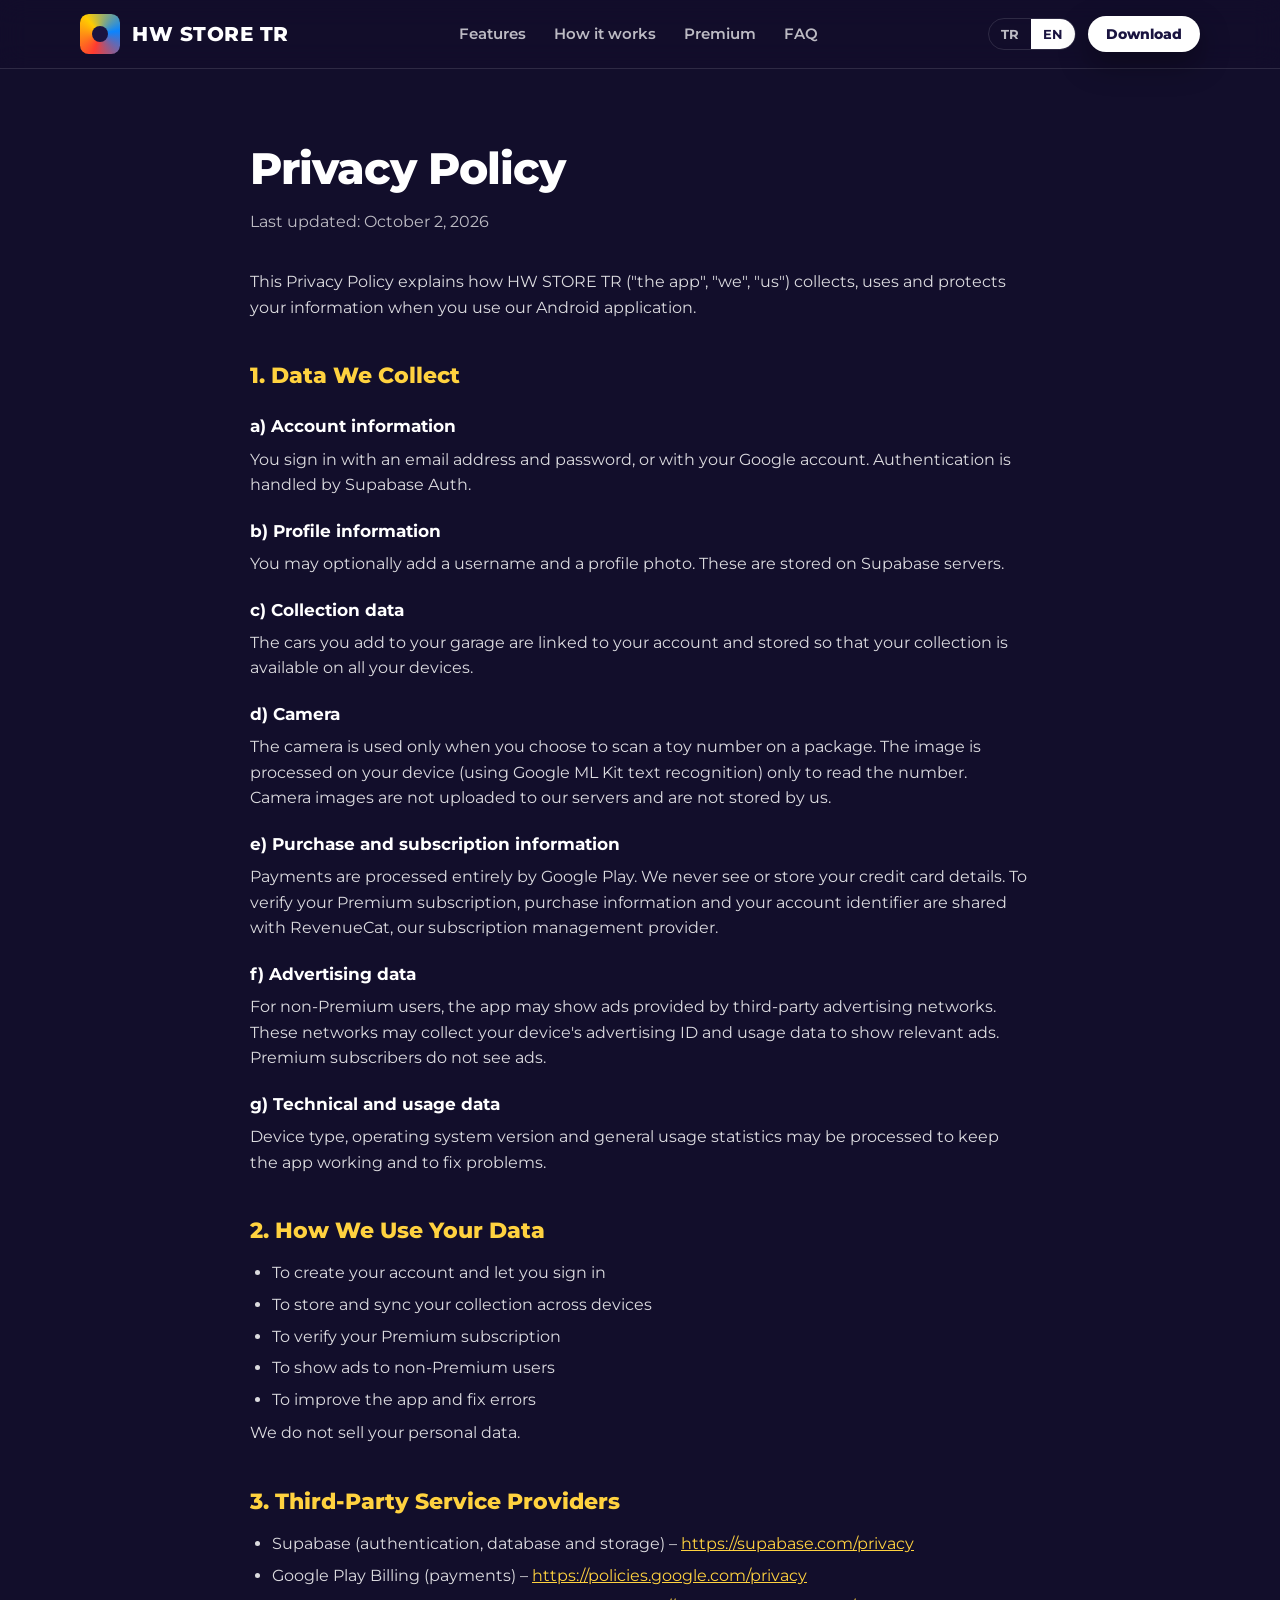
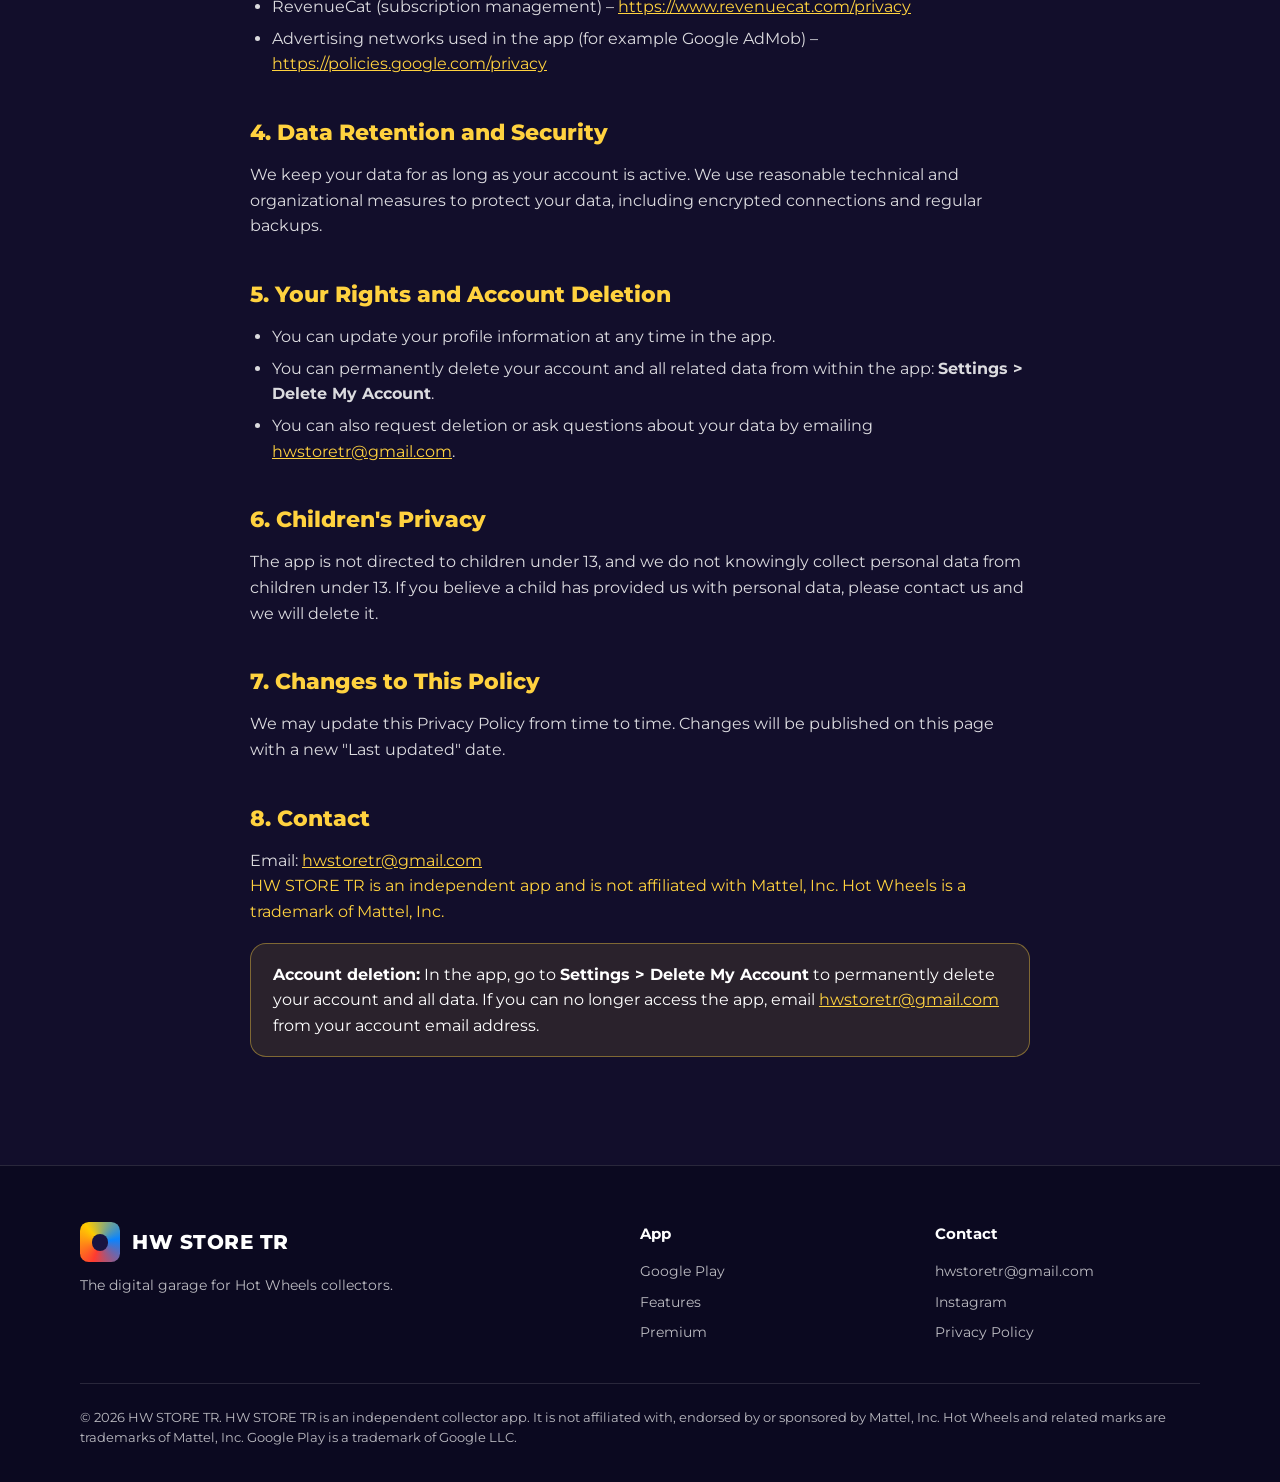
==== gizlilik.html @ adaf8887 "Add files via upload" ====
<!doctype html>
<html lang="tr">
<head>
<meta charset="utf-8">
<meta name="viewport" content="width=device-width,initial-scale=1">
<title>Gizlilik Politikası – HW STORE TR</title>
<meta name="title-tr" content="Gizlilik Politikası – HW STORE TR">
<meta name="title-en" content="Privacy Policy – HW STORE TR">
<meta name="description" content="Hot Wheels koleksiyonunu dijital garajında takip et. Kutudaki numarayı kamerayla tara, özel serileri keşfet, aynı aracı iki kez alma. Track your Hot Wheels collection.">
<meta property="og:title" content="HW STORE TR – Hot Wheels Koleksiyon Uygulaması">
<meta property="og:description" content="Kutuyu tara, garajına ekle, aynı aracı iki kez alma. Google Play'de ücretsiz.">
<meta property="og:image" content="og.png">
<meta property="og:type" content="website">
<meta name="theme-color" content="#120e2b">
<link rel="icon" href="favicon.svg" type="image/svg+xml">
<link rel="preconnect" href="https://fonts.googleapis.com">
<link rel="preconnect" href="https://fonts.gstatic.com" crossorigin>
<link href="https://fonts.googleapis.com/css2?family=Montserrat:wght@400;600;700;800&display=swap" rel="stylesheet">
<link rel="stylesheet" href="style.css">
</head>
<body>


<!-- araç ikonu (tekrar kullanılan) -->
<svg width="0" height="0" style="position:absolute" aria-hidden="true">
  <symbol id="car" viewBox="0 0 64 32">
    <path d="M6 22 L10 13 Q12 9 17 9 L38 9 Q43 9 47 13 L52 17 L58 18 Q61 19 61 22 L61 24 L3 24 L3 22 Z" fill="currentColor"/>
    <path d="M18 12 L37 12 Q41 12 44 16 L16 16 Z" fill="rgba(255,255,255,.55)"/>
    <circle cx="16" cy="24" r="5" fill="#111"/><circle cx="16" cy="24" r="2.2" fill="#bbb"/>
    <circle cx="49" cy="24" r="5" fill="#111"/><circle cx="49" cy="24" r="2.2" fill="#bbb"/>
  </symbol>
  <symbol id="play" viewBox="0 0 24 24"><path d="M5 3.5v17a1 1 0 0 0 1.5.86l14-8.5a1 1 0 0 0 0-1.72l-14-8.5A1 1 0 0 0 5 3.5z" fill="currentColor"/></symbol>
</svg>


<!-- ÜST MENÜ -->
<header class="nav">
  <div class="wrap">
    <a href="index.html" class="brand"><span class="logo"><i></i></span>HW STORE TR</a>
    <nav class="nav-links">
      <a href="index.html#ozellikler"><span data-l="tr">Özellikler</span><span data-l="en">Features</span></a>
      <a href="index.html#nasil"><span data-l="tr">Nasıl çalışır</span><span data-l="en">How it works</span></a>
      <a href="index.html#premium">Premium</a>
      <a href="index.html#sss"><span data-l="tr">SSS</span><span data-l="en">FAQ</span></a>
    </nav>
    <div class="nav-right">
      <div class="lang" role="group" aria-label="Dil / Language">
        <button data-set="tr">TR</button><button data-set="en">EN</button>
      </div>
      <a class="btn btn-play btn-sm" href="https://play.google.com/store/apps/details?id=com.hwstoretr&amp;referrer=utm_source%3Dwebsite%26utm_medium%3Dnav" target="_blank" rel="noopener">
        <span data-l="tr">İndir</span><span data-l="en">Download</span>
      </a>
    </div>
  </div>
</header>


<main class="doc">
  <div data-l="tr"><h1>Gizlilik Politikası</h1><p class="date">Son güncelleme: 2 Ekim 2026</p>
<p>Bu Gizlilik Politikası, HW STORE TR Android uygulamasını ("uygulama", "biz") kullandığınızda bilgilerinizin nasıl toplandığını, kullanıldığını ve korunduğunu açıklar.</p>
<h2>1. Topladığımız Veriler</h2>
<h3>a) Hesap bilgileri</h3>
<p>Uygulamaya e-posta/parola veya Google hesabınızla giriş yaparsınız. Kimlik doğrulama Supabase Auth altyapısı üzerinden yapılır.</p>
<h3>b) Profil bilgileri</h3>
<p>İsteğe bağlı olarak kullanıcı adı ve profil fotoğrafı ekleyebilirsiniz. Bu bilgiler Supabase sunucularında saklanır.</p>
<h3>c) Koleksiyon verileri</h3>
<p>Garajınıza eklediğiniz araçlar hesabınıza bağlanır ve tüm cihazlarınızda erişebilmeniz için saklanır.</p>
<h3>d) Kamera</h3>
<p>Kamera yalnızca bir paketin üzerindeki oyuncak numarasını taramayı seçtiğinizde kullanılır. Görüntü, sadece numarayı okumak için cihazınızın üzerinde (Google ML Kit metin tanıma ile) işlenir. Kamera görüntüleri sunucularımıza yüklenmez ve tarafımızca saklanmaz.</p>
<h3>e) Satın alma ve abonelik bilgileri</h3>
<p>Ödemeler tamamen Google Play tarafından işlenir. Kredi kartı bilgileriniz tarafımızca görülmez veya saklanmaz. Premium aboneliğinizi doğrulamak için satın alma bilgileri ve hesap kimliğiniz, abonelik yönetim sağlayıcımız RevenueCat ile paylaşılır.</p>
<h3>f) Reklam verileri</h3>
<p>Premium olmayan kullanıcılara uygulamada üçüncü taraf reklam ağları tarafından reklam gösterilebilir. Bu ağlar, ilgili reklamları göstermek için cihazınızın reklam kimliğini ve kullanım verilerini toplayabilir. Premium abonelere reklam gösterilmez.</p>
<h3>g) Teknik ve kullanım verileri</h3>
<p>Uygulamanın çalışması ve hataların giderilmesi için cihaz türü, işletim sistemi sürümü ve genel kullanım istatistikleri işlenebilir.</p>
<h2>2. Verileri Nasıl Kullanıyoruz</h2>
<ul>
<li>Hesabınızı oluşturmak ve giriş yapmanızı sağlamak</li>
<li>Koleksiyonunuzu saklamak ve cihazlar arasında senkronize etmek</li>
<li>Premium aboneliğinizi doğrulamak</li>
<li>Premium olmayan kullanıcılara reklam göstermek</li>
<li>Uygulamayı geliştirmek ve hataları gidermek</li>
</ul>
<p>Kişisel verilerinizi satmıyoruz.</p>
<h2>3. Üçüncü Taraf Hizmet Sağlayıcılar</h2>
<ul>
<li>Supabase (kimlik doğrulama, veritabanı ve depolama) – <a href="https://supabase.com/privacy" target="_blank" rel="noopener">https://supabase.com/privacy</a></li>
<li>Google Play Faturalandırma (ödemeler) – <a href="https://policies.google.com/privacy" target="_blank" rel="noopener">https://policies.google.com/privacy</a></li>
<li>RevenueCat (abonelik yönetimi) – <a href="https://www.revenuecat.com/privacy" target="_blank" rel="noopener">https://www.revenuecat.com/privacy</a></li>
<li>Uygulamada kullanılan reklam ağları (örneğin Google AdMob) – <a href="https://policies.google.com/privacy" target="_blank" rel="noopener">https://policies.google.com/privacy</a></li>
</ul>
<h2>4. Veri Saklama ve Güvenlik</h2>
<p>Verilerinizi hesabınız aktif olduğu sürece saklarız. Verilerinizi korumak için şifreli bağlantılar ve düzenli yedekleme dahil makul teknik ve idari önlemler uygularız.</p>
<h2>5. Haklarınız ve Hesap Silme</h2>
<ul>
<li>Profil bilgilerinizi uygulama içinden istediğiniz zaman güncelleyebilirsiniz.</li>
<li>Hesabınızı ve ilgili tüm verilerinizi uygulama içinden kalıcı olarak silebilirsiniz: <strong>Ayarlar &gt; Hesabımı Sil</strong>.</li>
<li>Verilerinizle ilgili silme talebi veya sorularınız için <a href="mailto:hwstoretr@gmail.com">hwstoretr@gmail.com</a> adresine e-posta gönderebilirsiniz.</li>
</ul>
<h2>6. Çocukların Gizliliği</h2>
<p>Uygulama 13 yaşın altındaki çocuklara yönelik değildir ve bilerek 13 yaşın altındaki çocuklardan kişisel veri toplamaz. Bir çocuğun bize kişisel veri sağladığını düşünüyorsanız lütfen bizimle iletişime geçin, bu verileri sileriz.</p>
<h2>7. Politika Değişiklikleri</h2>
<p>Bu Gizlilik Politikasını zaman zaman güncelleyebiliriz. Değişiklikler bu sayfada yeni bir "Son güncelleme" tarihiyle yayınlanır.</p>
<h2>8. İletişim</h2>
<p>E-posta: <a href="mailto:hwstoretr@gmail.com">hwstoretr@gmail.com</a></p>
<p><em>HW STORE TR bağımsız bir uygulamadır ve Mattel, Inc. ile bağlantılı değildir. Hot Wheels, Mattel, Inc.'in tescilli markasıdır.</em></p><div id="hesap-silme"><div class="box-note"><b>Hesap silme:</b> Uygulamada <b>Ayarlar &gt; Hesabımı Sil</b> ile hesabınızı ve tüm verilerinizi kalıcı olarak silebilirsiniz. Uygulamaya erişiminiz yoksa <a href="mailto:hwstoretr@gmail.com?subject=Hesap%20silme%20talebi">hwstoretr@gmail.com</a> adresine hesabınızın e-posta adresiyle yazın.</div></div></div>
  <div data-l="en"><h1>Privacy Policy</h1><p class="date">Last updated: October 2, 2026</p>
<p>This Privacy Policy explains how HW STORE TR ("the app", "we", "us") collects, uses and protects your information when you use our Android application.</p>
<h2>1. Data We Collect</h2>
<h3>a) Account information</h3>
<p>You sign in with an email address and password, or with your Google account. Authentication is handled by Supabase Auth.</p>
<h3>b) Profile information</h3>
<p>You may optionally add a username and a profile photo. These are stored on Supabase servers.</p>
<h3>c) Collection data</h3>
<p>The cars you add to your garage are linked to your account and stored so that your collection is available on all your devices.</p>
<h3>d) Camera</h3>
<p>The camera is used only when you choose to scan a toy number on a package. The image is processed on your device (using Google ML Kit text recognition) only to read the number. Camera images are not uploaded to our servers and are not stored by us.</p>
<h3>e) Purchase and subscription information</h3>
<p>Payments are processed entirely by Google Play. We never see or store your credit card details. To verify your Premium subscription, purchase information and your account identifier are shared with RevenueCat, our subscription management provider.</p>
<h3>f) Advertising data</h3>
<p>For non-Premium users, the app may show ads provided by third-party advertising networks. These networks may collect your device's advertising ID and usage data to show relevant ads. Premium subscribers do not see ads.</p>
<h3>g) Technical and usage data</h3>
<p>Device type, operating system version and general usage statistics may be processed to keep the app working and to fix problems.</p>
<h2>2. How We Use Your Data</h2>
<ul>
<li>To create your account and let you sign in</li>
<li>To store and sync your collection across devices</li>
<li>To verify your Premium subscription</li>
<li>To show ads to non-Premium users</li>
<li>To improve the app and fix errors</li>
</ul>
<p>We do not sell your personal data.</p>
<h2>3. Third-Party Service Providers</h2>
<ul>
<li>Supabase (authentication, database and storage) – <a href="https://supabase.com/privacy" target="_blank" rel="noopener">https://supabase.com/privacy</a></li>
<li>Google Play Billing (payments) – <a href="https://policies.google.com/privacy" target="_blank" rel="noopener">https://policies.google.com/privacy</a></li>
<li>RevenueCat (subscription management) – <a href="https://www.revenuecat.com/privacy" target="_blank" rel="noopener">https://www.revenuecat.com/privacy</a></li>
<li>Advertising networks used in the app (for example Google AdMob) – <a href="https://policies.google.com/privacy" target="_blank" rel="noopener">https://policies.google.com/privacy</a></li>
</ul>
<h2>4. Data Retention and Security</h2>
<p>We keep your data for as long as your account is active. We use reasonable technical and organizational measures to protect your data, including encrypted connections and regular backups.</p>
<h2>5. Your Rights and Account Deletion</h2>
<ul>
<li>You can update your profile information at any time in the app.</li>
<li>You can permanently delete your account and all related data from within the app: <strong>Settings &gt; Delete My Account</strong>.</li>
<li>You can also request deletion or ask questions about your data by emailing <a href="mailto:hwstoretr@gmail.com">hwstoretr@gmail.com</a>.</li>
</ul>
<h2>6. Children's Privacy</h2>
<p>The app is not directed to children under 13, and we do not knowingly collect personal data from children under 13. If you believe a child has provided us with personal data, please contact us and we will delete it.</p>
<h2>7. Changes to This Policy</h2>
<p>We may update this Privacy Policy from time to time. Changes will be published on this page with a new "Last updated" date.</p>
<h2>8. Contact</h2>
<p>Email: <a href="mailto:hwstoretr@gmail.com">hwstoretr@gmail.com</a></p>
<p><em>HW STORE TR is an independent app and is not affiliated with Mattel, Inc. Hot Wheels is a trademark of Mattel, Inc.</em></p><div id="account-deletion"><div class="box-note"><b>Account deletion:</b> In the app, go to <b>Settings &gt; Delete My Account</b> to permanently delete your account and all data. If you can no longer access the app, email <a href="mailto:hwstoretr@gmail.com?subject=Account%20deletion%20request">hwstoretr@gmail.com</a> from your account email address.</div></div></div>
</main>
<!-- ALT BİLGİ -->
<footer>
  <div class="wrap">
    <div class="foot">
      <div>
        <a href="index.html" class="brand" style="color:#fff;margin-bottom:12px"><span class="logo"><i></i></span>HW STORE TR</a>
        <p><span data-l="tr">Hot Wheels koleksiyoncuları için dijital garaj.</span><span data-l="en">The digital garage for Hot Wheels collectors.</span></p>
      </div>
      <div>
        <h4><span data-l="tr">Uygulama</span><span data-l="en">App</span></h4>
        <ul>
          <li><a href="https://play.google.com/store/apps/details?id=com.hwstoretr&amp;referrer=utm_source%3Dwebsite%26utm_medium%3Dfooter" target="_blank" rel="noopener">Google Play</a></li>
          <li><a href="index.html#ozellikler"><span data-l="tr">Özellikler</span><span data-l="en">Features</span></a></li>
          <li><a href="index.html#premium">Premium</a></li>
        </ul>
      </div>
      <div>
        <h4><span data-l="tr">İletişim</span><span data-l="en">Contact</span></h4>
        <ul>
          <li><a href="mailto:hwstoretr@gmail.com">hwstoretr@gmail.com</a></li>
          <li><a href="https://www.instagram.com/hwstoretr26/" target="_blank" rel="noopener">Instagram</a></li>
          <li><a href="gizlilik.html"><span data-l="tr">Gizlilik Politikası</span><span data-l="en">Privacy Policy</span></a></li>
        </ul>
      </div>
    </div>
    <div class="disc">
      © <span id="year">2026</span> HW STORE TR.
      <span data-l="tr">HW STORE TR bağımsız bir koleksiyoncu uygulamasıdır; Mattel, Inc. ile bağlantılı değildir, Mattel tarafından desteklenmez veya onaylanmaz. Hot Wheels ve ilgili markalar Mattel, Inc.'in tescilli markalarıdır. Google Play, Google LLC'nin markasıdır.</span>
      <span data-l="en">HW STORE TR is an independent collector app. It is not affiliated with, endorsed by or sponsored by Mattel, Inc. Hot Wheels and related marks are trademarks of Mattel, Inc. Google Play is a trademark of Google LLC.</span>
    </div>
  </div>
</footer>

<script src="site.js"></script>
</body>
</html>
---- style.css ----
/* HW STORE TR – site stilleri */
:root{
  --bg:#120e2b;
  --bg2:#1a1440;
  --card:rgba(255,255,255,.06);
  --line:rgba(255,255,255,.12);
  --text:#ffffff;
  --muted:rgba(255,255,255,.72);
  --yellow:#ffd23f;
  --red:#e8312a;
  --orange:#fdbb2d;
  --violet:#5b4bff;
  --green:#34c759;
  --grad:linear-gradient(160deg,#302b63 0%,#7a1f45 45%,#b21f1f 72%,#fdbb2d 120%);
  --radius:22px;
}
*{margin:0;padding:0;box-sizing:border-box}
html{scroll-behavior:smooth}
body{font-family:'Montserrat',system-ui,sans-serif;background:var(--bg);color:var(--text);line-height:1.6;-webkit-font-smoothing:antialiased;overflow-x:hidden}
a{color:inherit;text-decoration:none}
img{max-width:100%;display:block}
.wrap{width:100%;max-width:1160px;margin:0 auto;padding:0 20px}
em{font-style:normal;color:var(--yellow)}

/* dil: aktif olmayan dili gizle */
html[lang="tr"] [data-l="en"],html[lang="en"] [data-l="tr"]{display:none!important}

/* logo */
.logo{width:40px;height:40px;border-radius:22%;background:conic-gradient(from 200deg,#ff3b30,#ffcc00,#0a84ff,#ff3b30);display:inline-flex;align-items:center;justify-content:center;flex:none}
.logo i{width:42%;height:42%;border-radius:50%;background:var(--bg2)}
.brand{display:flex;align-items:center;gap:12px;font-weight:800;letter-spacing:.5px;font-size:20px}

/* üst menü */
.nav{position:sticky;top:0;z-index:50;background:rgba(18,14,43,.78);backdrop-filter:blur(14px);-webkit-backdrop-filter:blur(14px);border-bottom:1px solid var(--line)}
.nav .wrap{display:flex;align-items:center;justify-content:space-between;height:68px;gap:16px}
.nav-links{display:flex;gap:28px;font-weight:600;font-size:15px;color:var(--muted)}
.nav-links a:hover{color:#fff}
.nav-right{display:flex;align-items:center;gap:12px}
.lang{display:flex;border:1px solid var(--line);border-radius:999px;overflow:hidden}
.lang button{background:none;border:0;color:var(--muted);font:700 13px 'Montserrat',sans-serif;padding:7px 12px;cursor:pointer}
.lang button.on{background:#fff;color:var(--bg2)}

/* butonlar */
.btn{display:inline-flex;align-items:center;gap:12px;font-weight:800;border-radius:999px;padding:16px 28px;font-size:17px;transition:transform .15s,box-shadow .15s;cursor:pointer;border:0;font-family:inherit}
.btn:hover{transform:translateY(-2px)}
.btn-play{background:#fff;color:var(--bg2);box-shadow:0 12px 30px rgba(0,0,0,.35)}
.btn-play svg{width:24px;height:24px}
.btn-play small{display:block;font-size:11px;font-weight:600;opacity:.7;line-height:1.1;letter-spacing:.5px;text-transform:uppercase}
.btn-play span{display:flex;flex-direction:column;line-height:1.15;text-align:left}
.btn-sm{padding:10px 18px;font-size:14px}
.btn-ghost{border:1px solid var(--line);color:#fff;background:transparent}

/* hero */
.hero{position:relative;background:var(--grad);overflow:hidden}
.glow{position:absolute;border-radius:50%;filter:blur(90px);opacity:.5;pointer-events:none}
.hero .wrap{position:relative;display:grid;grid-template-columns:1.05fr 1fr;align-items:center;gap:40px;padding-top:80px;padding-bottom:90px}
.pill{display:inline-flex;align-items:center;gap:8px;background:rgba(255,255,255,.14);border:1px solid rgba(255,255,255,.25);border-radius:999px;padding:7px 16px;font-weight:600;font-size:14px;margin-bottom:24px}
.pill b{width:8px;height:8px;border-radius:50%;background:var(--green);box-shadow:0 0 10px var(--green)}
.hero h1{font-size:clamp(40px,6.2vw,72px);line-height:1.04;font-weight:800;letter-spacing:-1.5px;margin-bottom:22px}
.hero p.lead{font-size:clamp(17px,2vw,20px);color:rgba(255,255,255,.9);max-width:540px;margin-bottom:34px}
.hero-cta{display:flex;flex-wrap:wrap;gap:14px;align-items:center}
.hero-note{margin-top:18px;font-size:14px;color:rgba(255,255,255,.8)}
.phones{position:relative;height:620px}
.phones .phone{position:absolute}
.phones .p1{left:0;top:20px;transform:rotate(-6deg)}
.phones .p2{right:2%;top:70px;transform:rotate(6deg)}

/* telefon mockup */
.phone{text-align:left;width:280px;height:576px;border-radius:44px;background:#0d0b1f;padding:11px;box-shadow:0 40px 80px rgba(0,0,0,.5),0 0 0 2px rgba(255,255,255,.12)}
.phone .notch{position:absolute;top:19px;left:50%;transform:translateX(-50%);width:86px;height:22px;border-radius:20px;background:#000;z-index:2}
.screen{width:100%;height:100%;border-radius:34px;overflow:hidden;background:linear-gradient(180deg,#302b63,#b21f1f 72%,#fdbb2d);padding:50px 14px 14px}
.ph{display:flex;justify-content:space-between;align-items:baseline;margin-bottom:10px}
.pt{font-weight:800;font-size:20px}.pc{font-weight:700;font-size:12px;color:var(--yellow)}
.prog{height:8px;border-radius:9px;background:rgba(255,255,255,.2);overflow:hidden}.prog div{height:100%;width:64%;background:var(--yellow);border-radius:9px}
.pl{font-size:11px;opacity:.85;margin:6px 0 12px}
.row{display:flex;align-items:center;gap:10px;background:rgba(255,255,255,.12);border-radius:14px;padding:8px 10px;margin-bottom:8px}
.thumb{background:rgba(255,255,255,.92);border-radius:10px;padding:4px;display:flex}
.rt{flex:1;display:flex;flex-direction:column;line-height:1.25}.rt b{font-size:12.5px}.rt span{font-size:10px;opacity:.75}
.ok{width:22px;height:22px;border-radius:50%;background:var(--green);display:flex;align-items:center;justify-content:center;font-weight:800;font-size:12px}
.cam{height:250px;border-radius:18px;background:radial-gradient(circle at 50% 40%,#3a3550,#121022);display:flex;align-items:center;justify-content:center;margin-bottom:14px}
.frame{position:relative;width:190px;height:120px}
.frame span{position:absolute;width:28px;height:28px;border-color:var(--yellow);border-style:solid}
.c1{top:0;left:0;border-width:4px 0 0 4px;border-radius:9px 0 0 0}.c2{top:0;right:0;border-width:4px 4px 0 0;border-radius:0 9px 0 0}
.c3{bottom:0;left:0;border-width:0 0 4px 4px;border-radius:0 0 0 9px}.c4{bottom:0;right:0;border-width:0 4px 4px 0;border-radius:0 0 9px 0}
.box{position:absolute;inset:24px 20px;background:#f2f2f2;border-radius:7px;display:flex;align-items:center;justify-content:center}
.code{color:#111;font-weight:800;font-size:26px;letter-spacing:3px}
.scanline{position:absolute;left:-8px;right:-8px;top:50%;height:3px;background:#ff3b30;box-shadow:0 0 12px #ff3b30;animation:scan 2.2s ease-in-out infinite}
@keyframes scan{0%,100%{top:15%}50%{top:85%}}
.found{display:flex;align-items:center;gap:10px;background:rgba(255,255,255,.15);border-radius:14px;padding:10px;margin-bottom:12px}
.addbtn{background:var(--yellow);color:var(--bg2);font-weight:800;text-align:center;padding:13px;border-radius:14px;font-size:14px}

/* güven şeridi */
.strip{border-bottom:1px solid var(--line);background:var(--bg2)}
.strip .wrap{display:grid;grid-template-columns:repeat(4,1fr);gap:20px;padding-top:30px;padding-bottom:30px}
.stat{text-align:center}
.stat b{display:block;font-size:26px;font-weight:800;color:var(--yellow)}
.stat span{font-size:14px;color:var(--muted)}

/* bölümler */
section{padding:96px 0}
.eyebrow{display:inline-block;font-weight:700;font-size:13px;letter-spacing:2px;text-transform:uppercase;color:var(--yellow);margin-bottom:12px}
.h2{font-size:clamp(30px,4.2vw,46px);font-weight:800;line-height:1.12;letter-spacing:-1px;margin-bottom:16px}
.sub{color:var(--muted);font-size:18px;max-width:640px}
.center{text-align:center}.center .sub{margin:0 auto}

/* özellik kartları */
.grid{display:grid;grid-template-columns:repeat(3,1fr);gap:20px;margin-top:52px}
.card{background:var(--card);border:1px solid var(--line);border-radius:var(--radius);padding:30px;transition:transform .2s,border-color .2s}
.card:hover{transform:translateY(-4px);border-color:rgba(255,210,63,.45)}
.ico{width:54px;height:54px;border-radius:16px;display:flex;align-items:center;justify-content:center;font-size:26px;margin-bottom:18px}
.card h3{font-size:20px;font-weight:800;margin-bottom:8px}
.card p{color:var(--muted);font-size:15.5px}

/* nasıl çalışır */
.how{background:var(--bg2)}
.steps{display:grid;grid-template-columns:repeat(3,1fr);gap:24px;margin-top:52px;counter-reset:s}
.step{position:relative;padding:34px 28px 28px;border-radius:var(--radius);background:linear-gradient(180deg,rgba(255,255,255,.07),rgba(255,255,255,.02));border:1px solid var(--line)}
.step::before{counter-increment:s;content:"0" counter(s);position:absolute;top:-22px;left:24px;font-size:44px;font-weight:800;color:var(--yellow)}
.step h3{font-size:20px;font-weight:800;margin:10px 0 8px}
.step p{color:var(--muted);font-size:15.5px}

/* özel seriler */
.series{display:flex;flex-wrap:wrap;justify-content:center;gap:12px;margin-top:44px}
.series span{background:var(--card);border:1px solid var(--line);border-radius:999px;padding:10px 20px;font-weight:600;font-size:15px}
.series span.hot{background:rgba(255,210,63,.12);border-color:rgba(255,210,63,.5);color:var(--yellow)}

/* fiyat */
.plans{display:grid;grid-template-columns:1fr 1fr;gap:24px;max-width:860px;margin:52px auto 0}
.plan{border-radius:var(--radius);padding:36px;background:var(--card);border:1px solid var(--line)}
.plan.pro{background:var(--grad);border:0;box-shadow:0 30px 60px rgba(178,31,31,.3);position:relative}
.plan.pro .tag{position:absolute;top:20px;right:20px;background:#fff;color:var(--bg2);font-weight:800;font-size:12px;padding:6px 12px;border-radius:999px;letter-spacing:.5px}
.plan h3{font-size:24px;font-weight:800}
.plan .price{font-size:40px;font-weight:800;margin:10px 0 2px}
.plan .per{font-size:14px;color:rgba(255,255,255,.8);margin-bottom:22px}
.plan ul{list-style:none;display:grid;gap:12px}
.plan li{display:flex;gap:10px;font-size:15.5px}
.plan li::before{content:"✓";flex:none;width:22px;height:22px;border-radius:50%;background:rgba(52,199,89,.2);color:var(--green);display:flex;align-items:center;justify-content:center;font-weight:800;font-size:12px;margin-top:1px}
.plan.pro li::before{background:#fff;color:#b21f1f}
.fine{font-size:13px;color:var(--muted);text-align:center;margin-top:20px}

/* SSS */
.faq{max-width:820px;margin:48px auto 0;display:grid;gap:12px}
details{background:var(--card);border:1px solid var(--line);border-radius:18px;padding:0 24px}
summary{cursor:pointer;list-style:none;font-weight:700;font-size:17px;padding:20px 30px 20px 0;position:relative}
summary::-webkit-details-marker{display:none}
summary::after{content:"+";position:absolute;right:0;top:16px;font-size:26px;font-weight:600;color:var(--yellow);transition:transform .2s}
details[open] summary::after{transform:rotate(45deg)}
details p{color:var(--muted);padding:0 0 22px;font-size:15.5px}

/* son çağrı */
.final{background:var(--grad);position:relative;overflow:hidden;text-align:center}
.final .h2{font-size:clamp(32px,5vw,56px)}
.final p{font-size:19px;color:rgba(255,255,255,.9);margin:0 auto 34px;max-width:560px}

/* alt bilgi */
footer{background:#0b0920;border-top:1px solid var(--line);padding:56px 0 34px;font-size:14px;color:var(--muted)}
.foot{display:grid;grid-template-columns:2fr 1fr 1fr;gap:30px}
.foot h4{color:#fff;font-size:15px;margin-bottom:14px}
.foot ul{list-style:none;display:grid;gap:8px}
.foot a:hover{color:#fff}
.disc{border-top:1px solid var(--line);margin-top:40px;padding-top:24px;font-size:12.5px;line-height:1.6}

/* gizlilik sayfası */
.doc{max-width:820px;margin:0 auto;padding:64px 20px 90px}
.doc h1{font-size:clamp(30px,4.5vw,44px);font-weight:800;letter-spacing:-1px;margin-bottom:6px}
.doc .date{color:var(--muted);margin-bottom:34px}
.doc h2{font-size:22px;font-weight:800;margin:38px 0 12px;color:var(--yellow)}
.doc h3{font-size:17px;font-weight:700;margin:20px 0 6px}
.doc p,.doc li{color:rgba(255,255,255,.85);font-size:16px}
.doc ul{padding-left:22px;display:grid;gap:6px;margin:8px 0}
.doc a{color:var(--yellow);text-decoration:underline}
.box-note{background:rgba(255,210,63,.1);border:1px solid rgba(255,210,63,.4);border-radius:16px;padding:18px 22px;margin:18px 0}

/* görünürken belirme animasyonu */
.rv{opacity:0;transform:translateY(24px);transition:opacity .7s ease,transform .7s ease}
.rv.in{opacity:1;transform:none}
@media (prefers-reduced-motion:reduce){.rv{opacity:1;transform:none;transition:none}.scanline{animation:none}}

/* mobil */
@media (max-width:960px){
  .hero .wrap{grid-template-columns:1fr;text-align:center;padding-top:56px;padding-bottom:40px}
  .hero p.lead{margin-left:auto;margin-right:auto}
  .hero-cta{justify-content:center}
  .phones{height:540px;max-width:520px;margin:0 auto;width:100%}
  .grid{grid-template-columns:1fr 1fr}
  .steps{grid-template-columns:1fr;gap:40px}
  .nav-links{display:none}
  .foot{grid-template-columns:1fr 1fr}
  .foot>div:first-child{grid-column:1/-1}
}
@media (max-width:620px){
  section{padding:72px 0}
  .grid,.plans{grid-template-columns:1fr}
  .strip .wrap{grid-template-columns:1fr 1fr}
  .phones{height:560px}
  .phones .p2{display:none}
  .phones .p1{left:50%;top:10px;transform:translateX(-50%) rotate(-3deg)}
  .nav .btn-sm{display:none}
  .brand{font-size:17px}
}
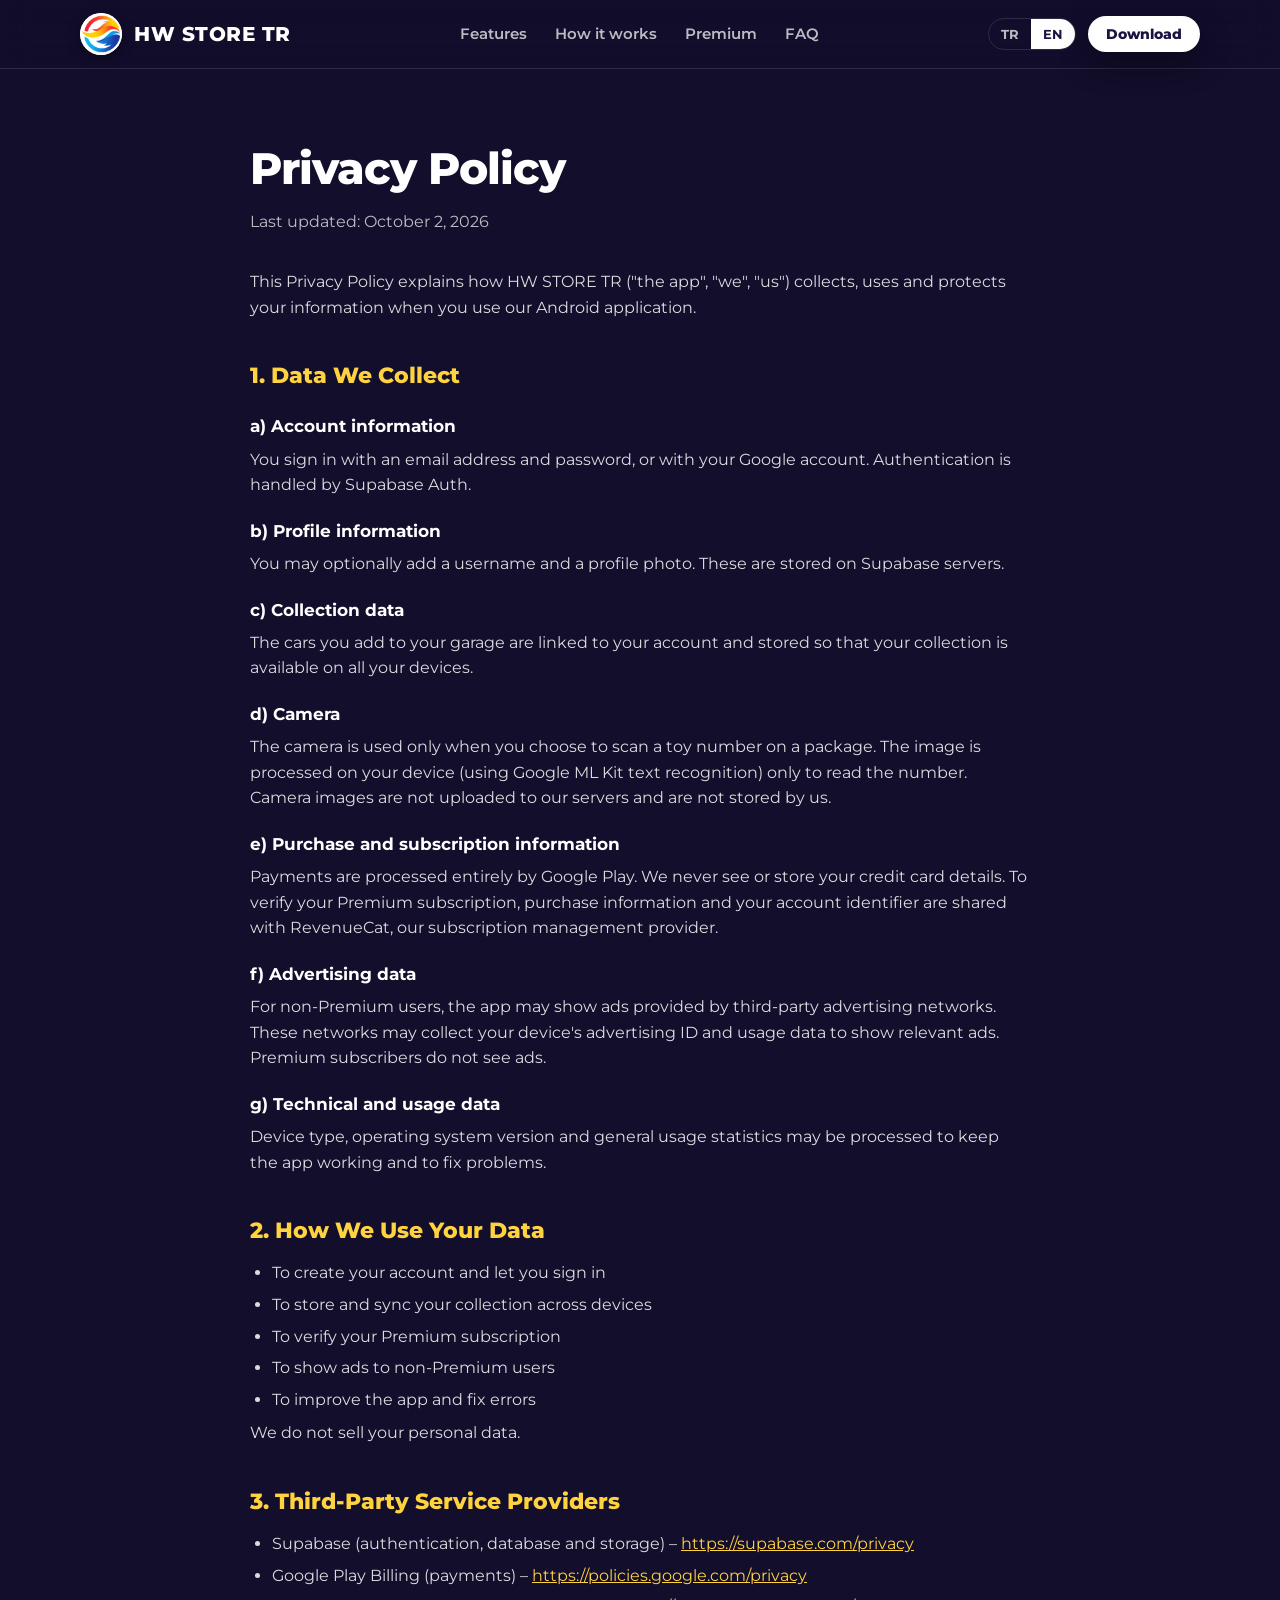
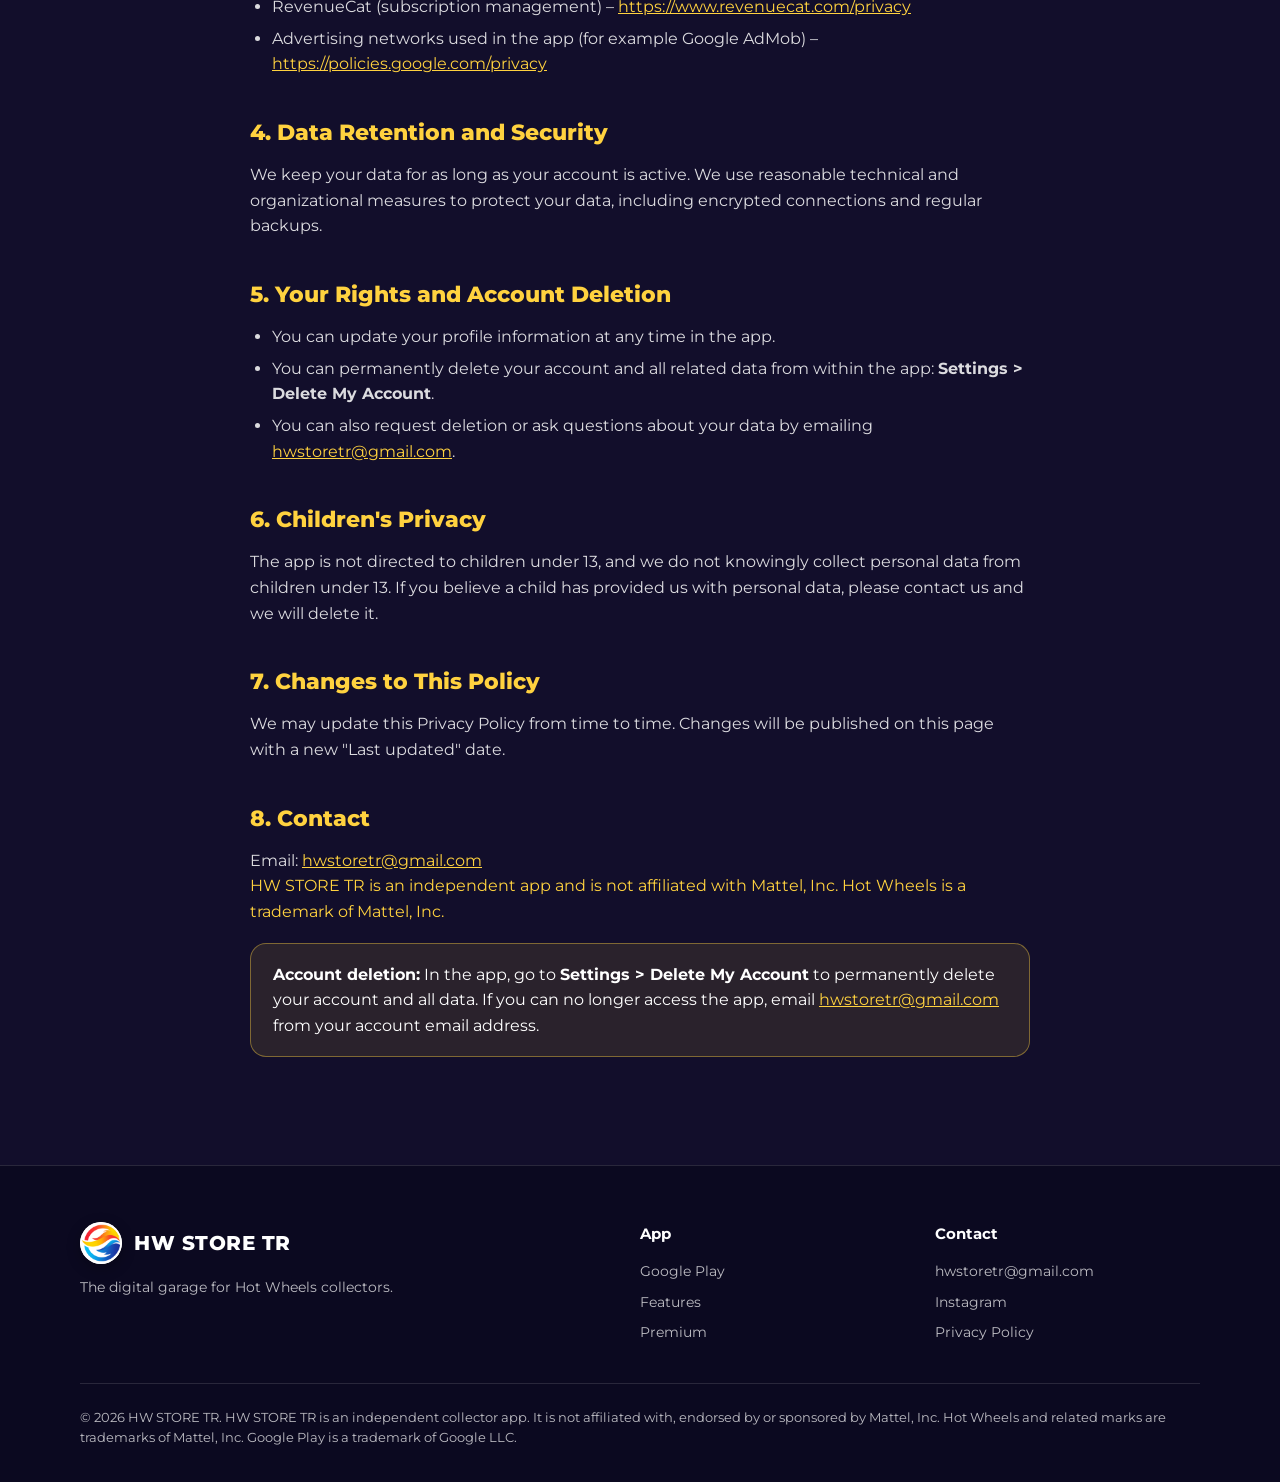
==== commit 09875306: "Add files via upload" ====
--- a/gizlilik.html
+++ b/gizlilik.html
@@ -12,7 +12,8 @@
 <meta property="og:image" content="og.png">
 <meta property="og:type" content="website">
 <meta name="theme-color" content="#120e2b">
-<link rel="icon" href="favicon.svg" type="image/svg+xml">
+<link rel="icon" href="favicon.png" type="image/png">
+<link rel="apple-touch-icon" href="icon-192.png">
 <link rel="preconnect" href="https://fonts.googleapis.com">
 <link rel="preconnect" href="https://fonts.gstatic.com" crossorigin>
 <link href="https://fonts.googleapis.com/css2?family=Montserrat:wght@400;600;700;800&display=swap" rel="stylesheet">
@@ -36,7 +37,7 @@
 <!-- ÜST MENÜ -->
 <header class="nav">
   <div class="wrap">
-    <a href="index.html" class="brand"><span class="logo"><i></i></span>HW STORE TR</a>
+    <a href="index.html" class="brand"><span class="logo"><img src="logo.png" alt="HW STORE TR logo"></span>HW STORE TR</a>
     <nav class="nav-links">
       <a href="index.html#ozellikler"><span data-l="tr">Özellikler</span><span data-l="en">Features</span></a>
       <a href="index.html#nasil"><span data-l="tr">Nasıl çalışır</span><span data-l="en">How it works</span></a>
@@ -158,7 +159,7 @@
   <div class="wrap">
     <div class="foot">
       <div>
-        <a href="index.html" class="brand" style="color:#fff;margin-bottom:12px"><span class="logo"><i></i></span>HW STORE TR</a>
+        <a href="index.html" class="brand" style="color:#fff;margin-bottom:12px"><span class="logo"><img src="logo.png" alt="HW STORE TR logo"></span>HW STORE TR</a>
         <p><span data-l="tr">Hot Wheels koleksiyoncuları için dijital garaj.</span><span data-l="en">The digital garage for Hot Wheels collectors.</span></p>
       </div>
       <div>
--- a/style.css
+++ b/style.css
@@ -26,8 +26,8 @@
 html[lang="tr"] [data-l="en"],html[lang="en"] [data-l="tr"]{display:none!important}
 
 /* logo */
-.logo{width:40px;height:40px;border-radius:22%;background:conic-gradient(from 200deg,#ff3b30,#ffcc00,#0a84ff,#ff3b30);display:inline-flex;align-items:center;justify-content:center;flex:none}
-.logo i{width:42%;height:42%;border-radius:50%;background:var(--bg2)}
+.logo{width:42px;height:42px;border-radius:50%;background:#fff;display:inline-flex;align-items:center;justify-content:center;flex:none;box-shadow:0 4px 14px rgba(0,0,0,.3)}
+.logo img{width:100%;height:100%;border-radius:50%}
 .brand{display:flex;align-items:center;gap:12px;font-weight:800;letter-spacing:.5px;font-size:20px}
 
 /* üst menü */
